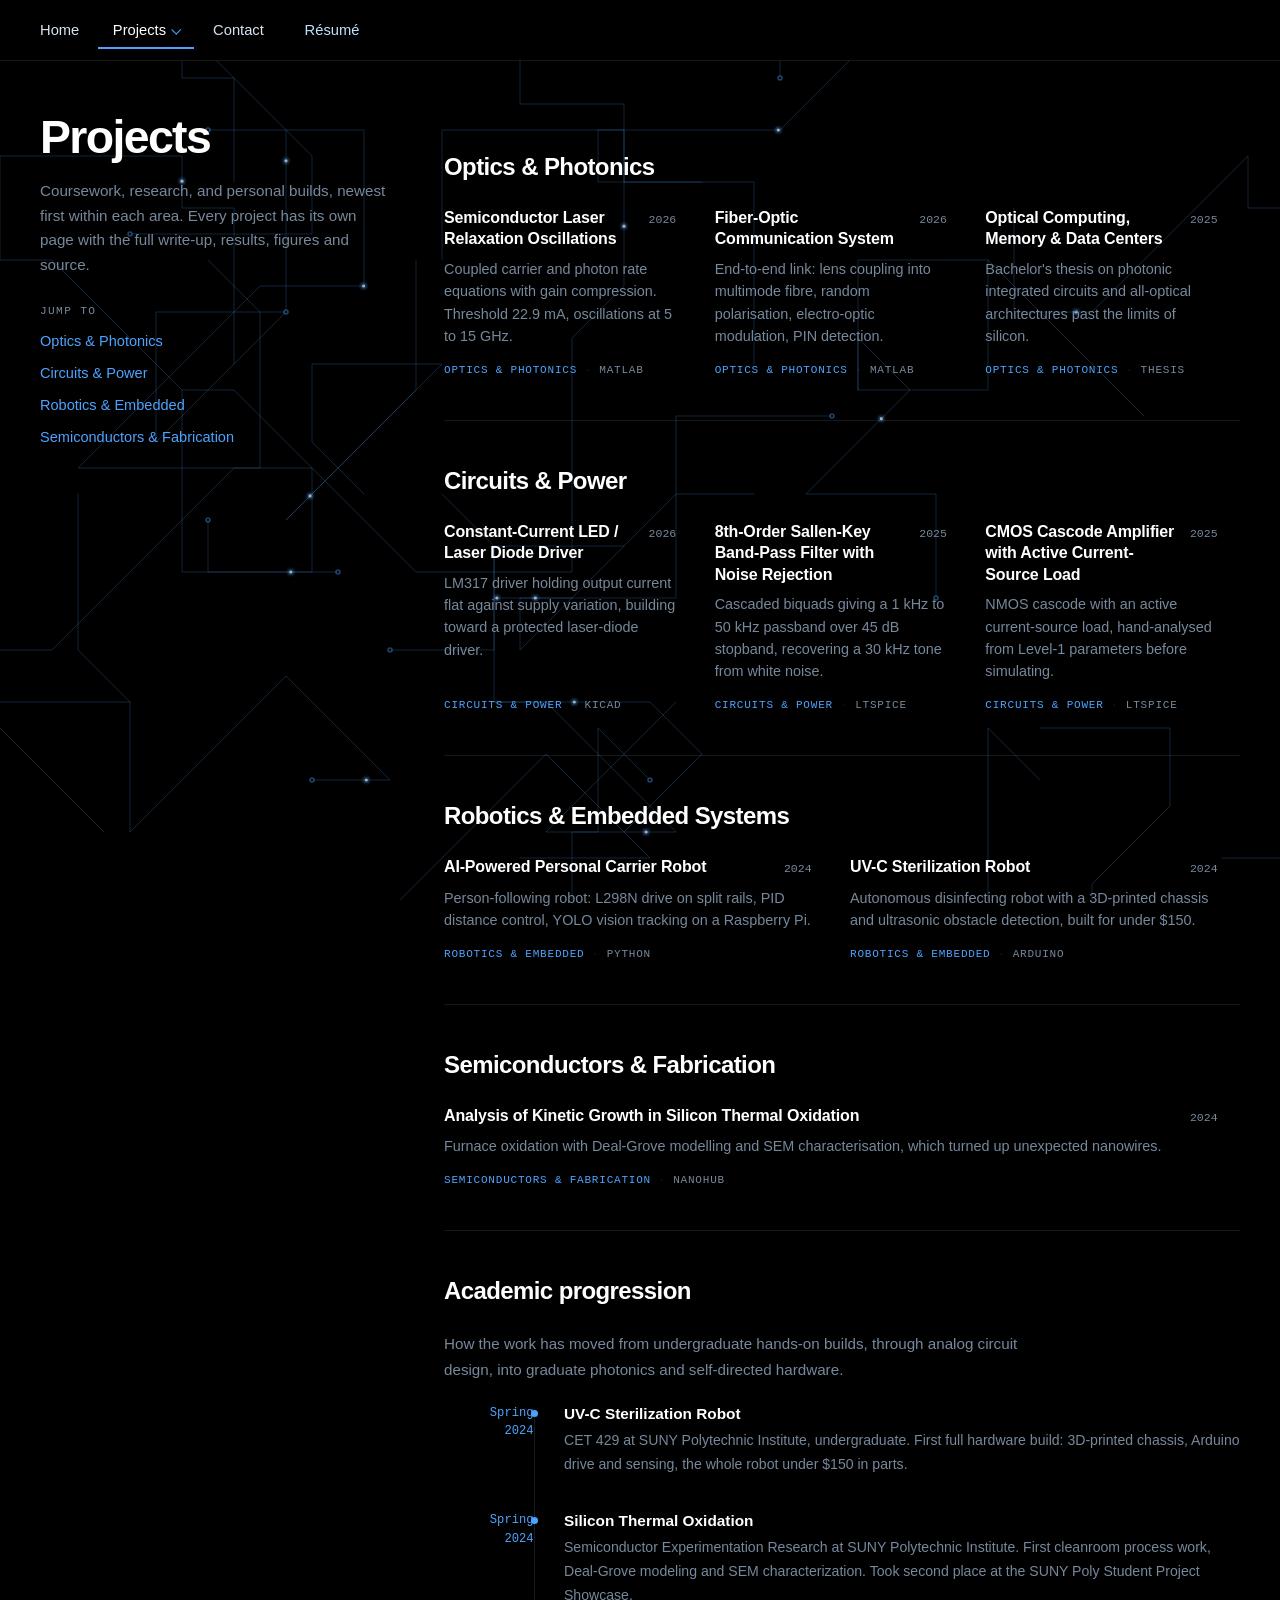
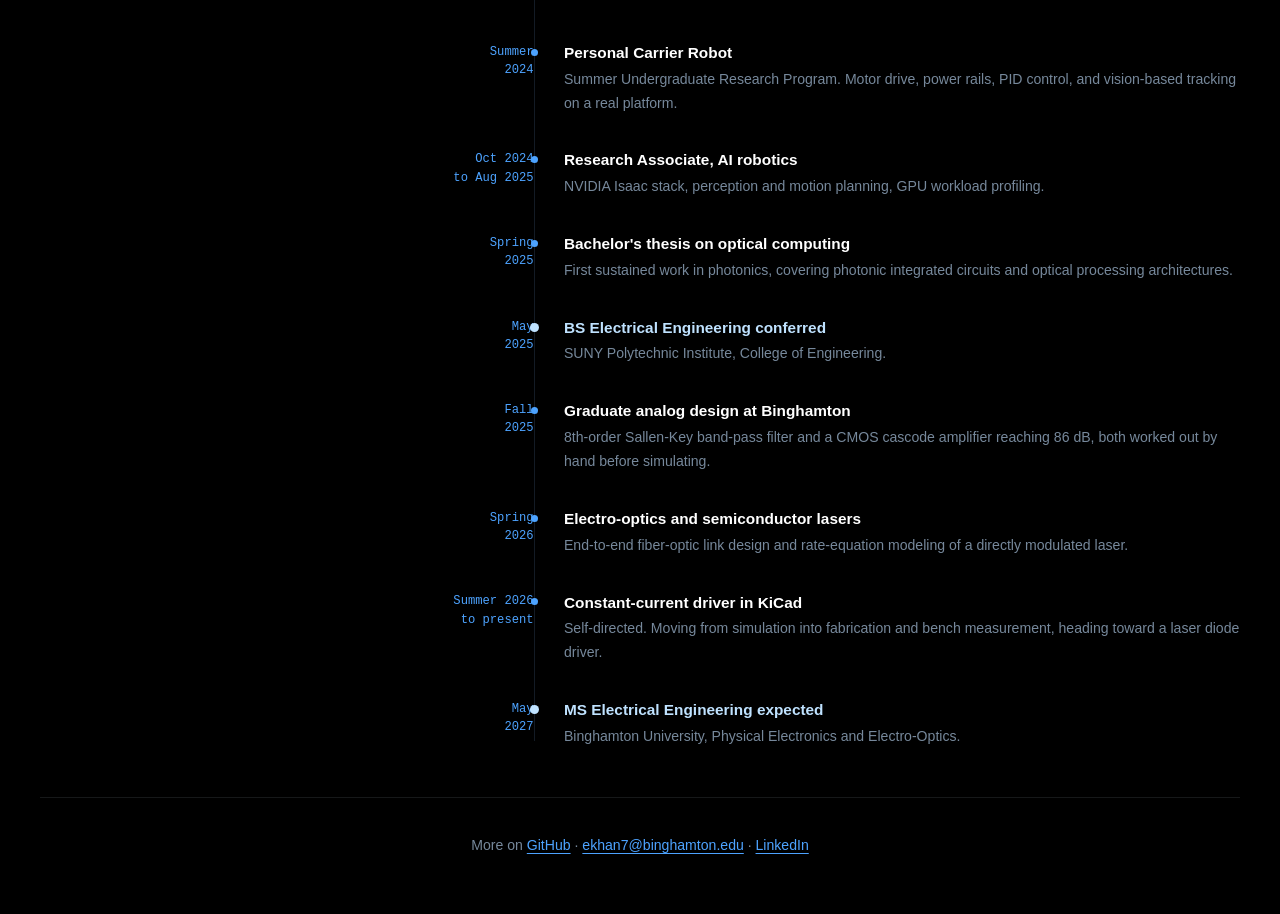
==== projects/index.html @ 51670772 "Split projects into one page each The 16,500px accordion is gone. /projects is now purely the index," ====
<!doctype html>
<html lang="en">
<head>
<meta charset="utf-8">
<meta name="viewport" content="width=device-width, initial-scale=1">
<title>Projects | Ethan Khan</title>
<meta name="description" content="Engineering projects by Ethan Khan: optics and photonics, analog circuits and power, robotics and embedded systems, semiconductor fabrication.">
<link rel="canonical" href="https://ethanlsk.com/projects">

<meta property="og:type" content="website">
<meta property="og:site_name" content="Ethan Khan">
<meta property="og:title" content="Projects | Ethan Khan">
<meta property="og:description" content="Engineering projects by Ethan Khan: optics and photonics, analog circuits and power, robotics and embedded systems, semiconductor fabrication.">
<meta property="og:url" content="https://ethanlsk.com/projects">
<meta property="og:image" content="https://ethanlsk.com/assets/laser-three-panel.jpg">
<meta name="twitter:card" content="summary_large_image">

<link rel="icon" href="../favicon.ico" sizes="any">
<link rel="icon" type="image/png" sizes="32x32" href="../assets/icon-32.png">
<link rel="icon" type="image/png" sizes="192x192" href="../assets/icon-192.png">
<link rel="apple-touch-icon" sizes="180x180" href="../apple-touch-icon.png">
<link rel="stylesheet" href="../style.css">
<script>
  // Arm the scroll-reveal styles. If site.js never runs, disarm them after a
  // beat so figures can never be left permanently invisible.
  document.documentElement.className += " js";
  setTimeout(function () {
    if (!window.__revealArmed) {
      document.documentElement.className =
        document.documentElement.className.replace(/\bjs\b/, "");
    }
  }, 2500);
</script>
</head><body>
<canvas id="bg" aria-hidden="true"></canvas>

<header class="site-header">
  <div class="wrap wide">
    <nav class="tabs">
      <a href="/">Home</a>
      <details class="navdrop active">
        <summary>Projects</summary>
        <div class="navmenu">
          <a href="/projects">All projects</a>
          <div class="sep"></div>
          <a href="/projects#optics">Optics &amp; Photonics</a>
          <a href="/projects#circuits">Circuits &amp; Power</a>
          <a href="/projects#robotics">Robotics &amp; Embedded</a>
          <a href="/projects#semiconductors">Semiconductors &amp; Fabrication</a>
        </div>
      </details>
      <a href="/contact">Contact</a>
      <a class="btn btn-sm ice" href="../resume.pdf">R&eacute;sum&eacute;</a>
    </nav>
  </div>
</header>

<div class="wrap wide">

  <div class="split">

    <aside class="identity">
      <h1 class="railtitle">Projects</h1>
      <p class="rail-note">
        Coursework, research, and personal builds, newest first within each area.
        Every project has its own page with the full write-up, results, figures and source.
      </p>
      <ul class="rail-links">
        <li><span class="sep-label">Jump to</span></li>
        <li><a href="#optics">Optics &amp; Photonics</a></li>
        <li><a href="#circuits">Circuits &amp; Power</a></li>
        <li><a href="#robotics">Robotics &amp; Embedded</a></li>
        <li><a href="#semiconductors">Semiconductors &amp; Fabrication</a></li>
      </ul>
    </aside>

    <div class="maincol">

  <section id="optics" class="first">
    <h2>Optics &amp; Photonics</h2>
    <div class="proj-grid">
        <a class="proj" href="/projects/laser-relaxation">
          <div class="proj-top">
            <span class="proj-name">Semiconductor Laser Relaxation Oscillations</span>
            <span class="proj-when">2026</span>
          </div>
          <p class="proj-what">Coupled carrier and photon rate equations with gain compression. Threshold 22.9 mA, oscillations at 5 to 15 GHz.</p>
          <span class="proj-area">Optics &amp; Photonics <span class="tool">MATLAB</span></span>
        </a>
        <a class="proj" href="/projects/fiber-optic-link">
          <div class="proj-top">
            <span class="proj-name">Fiber-Optic Communication System</span>
            <span class="proj-when">2026</span>
          </div>
          <p class="proj-what">End-to-end link: lens coupling into multimode fibre, random polarisation, electro-optic modulation, PIN detection.</p>
          <span class="proj-area">Optics &amp; Photonics <span class="tool">MATLAB</span></span>
        </a>
        <a class="proj" href="/projects/optical-computing">
          <div class="proj-top">
            <span class="proj-name">Optical Computing, Memory &amp; Data Centers</span>
            <span class="proj-when">2025</span>
          </div>
          <p class="proj-what">Bachelor's thesis on photonic integrated circuits and all-optical architectures past the limits of silicon.</p>
          <span class="proj-area">Optics &amp; Photonics <span class="tool">Thesis</span></span>
        </a>
    </div>
  </section>
  <section id="circuits">
    <h2>Circuits &amp; Power</h2>
    <div class="proj-grid">
        <a class="proj" href="/projects/lm317-driver">
          <div class="proj-top">
            <span class="proj-name">Constant-Current LED / Laser Diode Driver</span>
            <span class="proj-when">2026</span>
          </div>
          <p class="proj-what">LM317 driver holding output current flat against supply variation, building toward a protected laser-diode driver.</p>
          <span class="proj-area">Circuits &amp; Power <span class="tool">KiCad</span></span>
        </a>
        <a class="proj" href="/projects/sallen-key-filter">
          <div class="proj-top">
            <span class="proj-name">8th-Order Sallen-Key Band-Pass Filter with Noise Rejection</span>
            <span class="proj-when">2025</span>
          </div>
          <p class="proj-what">Cascaded biquads giving a 1 kHz to 50 kHz passband over 45 dB stopband, recovering a 30 kHz tone from white noise.</p>
          <span class="proj-area">Circuits &amp; Power <span class="tool">LTspice</span></span>
        </a>
        <a class="proj" href="/projects/cascode-amplifier">
          <div class="proj-top">
            <span class="proj-name">CMOS Cascode Amplifier with Active Current-Source Load</span>
            <span class="proj-when">2025</span>
          </div>
          <p class="proj-what">NMOS cascode with an active current-source load, hand-analysed from Level-1 parameters before simulating.</p>
          <span class="proj-area">Circuits &amp; Power <span class="tool">LTspice</span></span>
        </a>
    </div>
  </section>
  <section id="robotics">
    <h2>Robotics &amp; Embedded Systems</h2>
    <div class="proj-grid">
        <a class="proj" href="/projects/carrier-robot">
          <div class="proj-top">
            <span class="proj-name">AI-Powered Personal Carrier Robot</span>
            <span class="proj-when">2024</span>
          </div>
          <p class="proj-what">Person-following robot: L298N drive on split rails, PID distance control, YOLO vision tracking on a Raspberry Pi.</p>
          <span class="proj-area">Robotics &amp; Embedded <span class="tool">Python</span></span>
        </a>
        <a class="proj" href="/projects/uvc-robot">
          <div class="proj-top">
            <span class="proj-name">UV-C Sterilization Robot</span>
            <span class="proj-when">2024</span>
          </div>
          <p class="proj-what">Autonomous disinfecting robot with a 3D-printed chassis and ultrasonic obstacle detection, built for under $150.</p>
          <span class="proj-area">Robotics &amp; Embedded <span class="tool">Arduino</span></span>
        </a>
    </div>
  </section>
  <section id="semiconductors">
    <h2>Semiconductors &amp; Fabrication</h2>
    <div class="proj-grid">
        <a class="proj" href="/projects/thermal-oxidation">
          <div class="proj-top">
            <span class="proj-name">Analysis of Kinetic Growth in Silicon Thermal Oxidation</span>
            <span class="proj-when">2024</span>
          </div>
          <p class="proj-what">Furnace oxidation with Deal-Grove modelling and SEM characterisation, which turned up unexpected nanowires.</p>
          <span class="proj-area">Semiconductors &amp; Fabrication <span class="tool">nanoHUB</span></span>
        </a>
    </div>
  </section>

  <section>
    <h2>Academic progression</h2>
    <p style="max-width:38rem;color:var(--dim);font-size:.95rem">
      How the work has moved from undergraduate hands-on builds, through analog circuit design,
      into graduate photonics and self-directed hardware.
    </p>
    <ul class="timeline">
      <li class="tl-item">
        <div class="tl-when">Spring<br>2024</div>
        <div class="tl-body">
          <div class="tl-title">UV-C Sterilization Robot</div>
          <p class="tl-note">
            CET 429 at SUNY Polytechnic Institute, undergraduate. First full hardware build:
            3D-printed chassis, Arduino drive and sensing, the whole robot under $150 in parts.
          </p>
        </div>
      </li>
      <li class="tl-item">
        <div class="tl-when">Spring<br>2024</div>
        <div class="tl-body">
          <div class="tl-title">Silicon Thermal Oxidation</div>
          <p class="tl-note">
            Semiconductor Experimentation Research at SUNY Polytechnic Institute. First cleanroom
            process work, Deal-Grove modeling and SEM characterization. Took second place at the
            SUNY Poly Student Project Showcase.
          </p>
        </div>
      </li>
      <li class="tl-item">
        <div class="tl-when">Summer<br>2024</div>
        <div class="tl-body">
          <div class="tl-title">Personal Carrier Robot</div>
          <p class="tl-note">
            Summer Undergraduate Research Program. Motor drive, power rails, PID control,
            and vision-based tracking on a real platform.
          </p>
        </div>
      </li>
      <li class="tl-item">
        <div class="tl-when">Oct 2024<br>to Aug 2025</div>
        <div class="tl-body">
          <div class="tl-title">Research Associate, AI robotics</div>
          <p class="tl-note">
            NVIDIA Isaac stack, perception and motion planning, GPU workload profiling.
          </p>
        </div>
      </li>
      <li class="tl-item">
        <div class="tl-when">Spring<br>2025</div>
        <div class="tl-body">
          <div class="tl-title">Bachelor's thesis on optical computing</div>
          <p class="tl-note">
            First sustained work in photonics, covering photonic integrated circuits and
            optical processing architectures.
          </p>
        </div>
      </li>
      <li class="tl-item milestone">
        <div class="tl-when">May<br>2025</div>
        <div class="tl-body">
          <div class="tl-title">BS Electrical Engineering conferred</div>
          <p class="tl-note">SUNY Polytechnic Institute, College of Engineering.</p>
        </div>
      </li>
      <li class="tl-item">
        <div class="tl-when">Fall<br>2025</div>
        <div class="tl-body">
          <div class="tl-title">Graduate analog design at Binghamton</div>
          <p class="tl-note">
            8th-order Sallen-Key band-pass filter and a CMOS cascode amplifier reaching 86 dB,
            both worked out by hand before simulating.
          </p>
        </div>
      </li>
      <li class="tl-item">
        <div class="tl-when">Spring<br>2026</div>
        <div class="tl-body">
          <div class="tl-title">Electro-optics and semiconductor lasers</div>
          <p class="tl-note">
            End-to-end fiber-optic link design and rate-equation modeling of a directly
            modulated laser.
          </p>
        </div>
      </li>
      <li class="tl-item">
        <div class="tl-when">Summer 2026<br>to present</div>
        <div class="tl-body">
          <div class="tl-title">Constant-current driver in KiCad</div>
          <p class="tl-note">
            Self-directed. Moving from simulation into fabrication and bench measurement,
            heading toward a laser diode driver.
          </p>
        </div>
      </li>
      <li class="tl-item milestone">
        <div class="tl-when">May<br>2027</div>
        <div class="tl-body">
          <div class="tl-title">MS Electrical Engineering expected</div>
          <p class="tl-note">Binghamton University, Physical Electronics and Electro-Optics.</p>
        </div>
      </li>
    </ul>
  </section>

    </div>
  </div>

  <footer>
    <p>
      More on <a href="https://github.com/ethanlsk">GitHub</a> ·
      <a href="mailto:ekhan7@binghamton.edu">ekhan7@binghamton.edu</a> ·
      <a href="https://www.linkedin.com/in/e1k/">LinkedIn</a>
    </p>
  </footer>

</div>
<script src="../background.js"></script>
<script src="../site.js"></script>
</body>
</html>
---- style.css ----
/* ==========================================================================
   ethanlsk.com
   Palette: Material Theme (Darker)
   ========================================================================== */

:root {
  /* Black base with blue/white highlights, matching the PCB -> fibre -> LiDAR
     background scene drawn by background.js */
  --base:   #000000;  /* page background          */
  --panel:  #0A0F16;  /* cards and panels         */
  --raised: #131B25;  /* hover states, insets     */
  --ice:    #BFE2FF;  /* pale highlight accent    */
  --blue:   #4DA3FF;  /* primary accent           */
  --pale:   #D6E4F2;  /* body text                */

  --bright:   #FFFFFF;
  --dim:      #76889B;
  --well:     #05080D;
  --line:     rgba(77, 163, 255, 0.24);
  --line-dim: rgba(214, 228, 242, 0.10);

  --sans: -apple-system, BlinkMacSystemFont, "Segoe UI", Inter, Roboto, Helvetica, Arial, sans-serif;
  --mono: ui-monospace, SFMono-Regular, "SF Mono", Menlo, Consolas, monospace;
}

* { box-sizing: border-box; }

/* particle field, painted behind all content by particles.js */
#bg {
  position: fixed;
  inset: 0;
  width: 100%;
  height: 100%;
  z-index: -1;
  display: block;
  pointer-events: none;
}

body {
  margin: 0;
  background: var(--base);
  color: var(--pale);
  font-family: var(--sans);
  font-size: 16.5px;
  line-height: 1.7;
  -webkit-font-smoothing: antialiased;
}

.wrap { max-width: 50rem; margin: 0 auto; padding: 0 1.5rem; }
.wrap.wide { max-width: 79rem; padding: 0 2rem; }

a { color: var(--blue); text-underline-offset: 3px; }
a:hover { color: #A9D6FF; }

img { max-width: 100%; height: auto; display: block; }

/* ---------------- header ---------------- */

.site-header {
  border-bottom: 1px solid var(--line-dim);
  background: rgba(0, 0, 0, 0.72);
  position: sticky;
  top: 0;
  z-index: 20;
  -webkit-backdrop-filter: blur(10px);
  backdrop-filter: blur(10px);
}
.site-header .wrap {
  display: flex;
  align-items: center;
  justify-content: flex-start;
  gap: .4rem 1rem;
  flex-wrap: wrap;
  padding-top: .7rem;
  padding-bottom: .7rem;
}

.tabs {
  display: flex;
  gap: .3rem;
  align-items: center;
  flex-wrap: wrap;
  justify-content: flex-start;
  /* pull the row left by the first tab's padding so the nav text,
     not its hover box, lines up with the content edge below */
  margin-left: -.9rem;
}
.tabs .btn-sm { margin-left: .45rem; }

/* nav dropdown */
.navdrop { position: relative; }
.navdrop > summary {
  list-style: none;
  cursor: pointer;
  display: inline-flex;
  align-items: center;
  gap: .4rem;
  font-size: .92rem;
  color: var(--pale);
  padding: .4rem .9rem;
  transition: color .15s;
  user-select: none;
}
.navdrop > summary::-webkit-details-marker { display: none; }
.navdrop > summary::marker { content: ""; }
.navdrop > summary:hover { color: var(--bright); }
.navdrop.active > summary { color: var(--bright); box-shadow: inset 0 -2px 0 var(--blue); }
.navdrop > summary::after {
  content: "";
  width: .38rem; height: .38rem;
  border-right: 1.5px solid var(--blue);
  border-bottom: 1.5px solid var(--blue);
  transform: rotate(45deg) translateY(-1px);
  transition: transform .2s;
}
.navdrop[open] > summary::after { transform: rotate(-135deg) translateY(-1px); }

.navmenu {
  position: absolute;
  top: calc(100% + .3rem);
  left: 0;
  min-width: 15rem;
  /* No panel. It still needs to be opaque, or page text shows through the
     menu, so it takes the page colour rather than a card colour. */
  background: var(--base);
  padding: .5rem 0;
  z-index: 40;
}
.navmenu a {
  display: block;
  font-size: .9rem;
  color: var(--pale);
  text-decoration: none;
  padding: .42rem .9rem;
  white-space: nowrap;
  border: none;
}
.navmenu a:hover { color: var(--blue); }
.navmenu .sep {
  height: 1px;
  background: var(--line-dim);
  margin: .4rem .9rem;
}

@media (max-width: 46rem) {
  .navmenu { min-width: 13rem; }
  .site-header .wrap { padding-left: 1.25rem; padding-right: 1.25rem; }
  .tabs { width: 100%; }
}
.tabs a {
  font-size: .92rem;
  color: var(--pale);
  text-decoration: none;
  padding: .4rem .9rem;
  transition: color .15s;
}
.tabs a:hover { color: var(--bright); }
.tabs a.active { color: var(--bright); box-shadow: inset 0 -2px 0 var(--blue); }

/* ---------------- split layout (home) ---------------- */

.split {
  display: grid;
  grid-template-columns: 22rem minmax(0, 1fr);
  gap: 0 3.25rem;
  padding-top: 3.25rem;
  align-items: start;
}

.identity { position: sticky; top: 4.9rem; padding-bottom: 2rem; min-width: 0; }
.id-head {
  display: flex;
  align-items: center;
  gap: 1.15rem;
  margin: 0 0 .8rem;
}
.headshot {
  flex: 0 0 auto;
  width: 176px;
  height: 176px;
  border-radius: 14px;        /* square, as the source photo is */
  object-fit: cover;
  border: 1px solid var(--line);
}
.id-name { min-width: 0; }
.id-role {
  font-family: var(--mono);
  font-size: .82rem;
  letter-spacing: .04em;
  line-height: 1.45;
  color: var(--blue);
  margin: 0 0 1.15rem;
}
.identity h1 span { display: block; }
.identity h1 {
  font-size: clamp(2.15rem, 4.2vw, 2.6rem);
  line-height: 1.04;
  letter-spacing: -0.03em;
  margin: 0;
  color: var(--bright);
}
.title-line {
  font-family: var(--mono);
  font-size: .8rem;
  letter-spacing: .13em;
  text-transform: uppercase;
  color: var(--blue);
  margin: 0;
}

.contact { list-style: none; padding: 0; margin: 1.6rem 0 0; font-size: 1.01rem; }
.contact li { margin-bottom: .55rem; }
.contact a { text-decoration: none; word-break: break-word; }
.contact a:hover { text-decoration: underline; }

.vitals {
  list-style: none;
  padding: 0;
  margin: 1.4rem 0 0;
  font-family: var(--mono);
  font-size: .86rem;
  color: var(--dim);
  line-height: 1.95;
}

.maincol { min-width: 0; }
.maincol > .lede { margin-bottom: 0; }
.maincol section.first { border-top: none; padding-top: 2.1rem; }
.coursework { font-size: .92rem; color: var(--dim); margin: 0; }

@media (max-width: 58rem) {
  /* One column, and the rail stops being a sidebar. `display: contents` drops
     the <aside> box so its children become flex items of .split directly,
     which lets the contact block be ordered AFTER the content instead of
     sitting between the visitor and the work. */
  /* Grid, not flex: in a column flex container the line's cross-size grows to
     the widest item, so .maincol's min-content (wide results tables) would drag
     the whole column past the viewport. A minmax(0, 1fr) grid track caps it,
     and grid items honour `order` just the same. */
  .split {
    display: grid;
    grid-template-columns: minmax(0, 1fr);
    gap: 1.15rem;
    padding-top: 1.75rem;
  }
  .identity { display: contents; }
  .identity > * { order: 1; }   /* whole rail above the content ... */
  .maincol      { order: 2; min-width: 0; }
  .id-meta      { order: 3; }   /* ... except the contact block, which goes last */

  /* rail children are flex items now, so the flex gap owns their spacing */
  .id-role { margin: 0; }     /* the grid gap spaces these on mobile */
  .rail-note { margin: 0; }
  h1.railtitle { margin: 0; font-size: clamp(1.9rem, 8vw, 2.3rem); }

  /* the same four links already sit in the Projects nav dropdown */
  .rail-links { display: none; }

  .identity > .btn { width: auto; }

  /* .id-meta already lists email, LinkedIn, GitHub and the resume right above
     it, so the footer would repeat itself on a phone. */
  .has-meta > footer { display: none; }

  .id-head { gap: 1rem; margin: 0; }
  .headshot { width: 124px; height: 124px; border-radius: 12px; }
  .identity h1 { font-size: 1.95rem; }
  .identity h1 span { display: inline; }

  .maincol section.first { padding-top: 0; }
  .maincol > .lede { margin-bottom: 1.4rem; }
  section { padding: 1.85rem 0; }
  .lede { font-size: 1.06rem; margin-bottom: 0; }

  /* the contact block reads as a footer card once it is at the bottom */
  .id-meta {
    border-top: 1px solid var(--line-dim);
    padding-top: 1.5rem;
    margin-top: .5rem;
  }
  /* thumb-sized tap targets */
  .contact li { margin-bottom: 0; }
  .contact a { display: block; padding: .62rem 0; }
  .id-meta .btn { width: auto; }
}

/* ---------------- hero (projects page) ---------------- */

.hero { padding: 4rem 0 2.5rem; }



.hero h1 {
  font-size: clamp(2.4rem, 7.5vw, 3.6rem);
  line-height: 1.04;
  letter-spacing: -0.035em;
  margin: 0 0 1.1rem;
  color: var(--bright);
}
.lede {
  font-size: 1.2rem;
  line-height: 1.6;
  max-width: 36rem;
  margin: 0 0 2rem;
}
.lede strong { color: var(--bright); font-weight: 600; }


/* ---------------- buttons ---------------- */

.linkrow { display: flex; flex-wrap: wrap; gap: .55rem; }
/* A link with a trailing arrow rather than a filled control, so nothing on the
   page carries a box. The arrow and the hover underline carry the affordance. */
.btn {
  display: inline-flex;
  align-items: center;
  gap: .45rem;
  font-size: .95rem;
  font-weight: 500;
  text-decoration: none;
  color: var(--blue);
  background: none;
  border: 0;
  padding: 0;
  transition: color .15s;
}
.btn::after { content: "\2192"; transition: transform .15s; }
.btn:hover {
  color: var(--bright);
  text-decoration: underline;
  text-underline-offset: 4px;
}
.btn:hover::after { transform: translateX(3px); }
.btn.primary { color: var(--bright); font-weight: 600; }
.btn.primary:hover { color: var(--blue); }
.btn.ice { color: var(--ice); }
.btn.btn-sm { font-size: .92rem; }
/* without their boxes, adjacent links need real space between them */
.btn + .btn { margin-left: 1.75rem; }
.linkrow { gap: .6rem 1.75rem; }
/* the resume link sits in the nav row, where an arrow would just be noise */
.tabs .btn { margin-left: .45rem; color: var(--ice); }
.tabs .btn::after { content: none; }

/* ---------------- sections ---------------- */

section { padding: 2.5rem 0; }
section + section { border-top: 1px solid var(--line-dim); }

h2 {
  font-size: 1.5rem;
  letter-spacing: -0.025em;
  color: var(--bright);
  margin: 0 0 1.2rem;
}
h2.kicker {
  font-family: var(--mono);
  font-size: .76rem;
  font-weight: 600;
  letter-spacing: .17em;
  text-transform: uppercase;
  color: var(--blue);
  margin-bottom: 1.4rem;
}
h3 { font-size: 1.08rem; margin: 0; color: var(--bright); letter-spacing: -0.012em; }
h4 {
  font-size: .8rem;
  font-family: var(--mono);
  text-transform: uppercase;
  letter-spacing: .1em;
  color: var(--blue);
  margin: 1.7rem 0 .55rem;
}

p { margin: 0 0 1.15rem; }
p:last-child { margin-bottom: 0; }
.prose p { max-width: 40rem; }

ul { margin: .6rem 0 0; padding-left: 1.15rem; }
li { margin-bottom: .5rem; }
li::marker { color: var(--blue); }

/* ---------------- roles (home) ---------------- */

.role {
  border-left: 2px solid var(--raised);
  padding: 0 0 0 1.4rem;
  margin-bottom: 2.2rem;
  position: relative;
}
.role:last-child { margin-bottom: 0; }
.role::before {
  content: "";
  position: absolute;
  left: -5px; top: .62rem;
  width: 8px; height: 8px;
  background: var(--blue);
  border-radius: 50%;
}
.role-head {
  display: flex;
  justify-content: space-between;
  align-items: baseline;
  gap: 1rem;
  flex-wrap: wrap;
}
.meta {
  font-family: var(--mono);
  font-size: .78rem;
  color: var(--dim);
  white-space: nowrap;
}
.where { font-size: .89rem; color: var(--dim); margin: .1rem 0 .55rem; }

/* ---------------- cards (projects) ---------------- */

.card { padding: 0; margin-bottom: 2.75rem; }
.card:last-child { margin-bottom: 0; }
/* a hairline between entries instead of a box around each */
.card + .card { border-top: 1px solid var(--line-dim); padding-top: 2.75rem; }
.card-head {
  display: flex;
  justify-content: space-between;
  align-items: baseline;
  gap: 1rem;
  flex-wrap: wrap;
  margin-bottom: .35rem;
}
.course { font-size: .87rem; color: var(--dim); margin: 0 0 1rem; }

/* ---------------- skills ---------------- */

.skill-line {
  display: grid;
  grid-template-columns: 11rem 1fr;
  gap: .4rem 1.5rem;
  padding: .85rem 0;
  border-bottom: 1px solid var(--line-dim);
}
.skill-line:last-child { border-bottom: none; }
.skill-line dt {
  font-family: var(--mono);
  font-size: .76rem;
  text-transform: uppercase;
  letter-spacing: .09em;
  color: var(--blue);
  padding-top: .18rem;
}
.skill-line dd { margin: 0; color: var(--pale); }

@media (max-width: 36rem) {
  .skill-line { grid-template-columns: 1fr; gap: .2rem; }
}

/* ---------------- tags ---------------- */

.tags { display: flex; flex-wrap: wrap; gap: .1rem .55rem; margin: 1rem 0 0; }
.tag {
  font-family: var(--mono);
  font-size: .72rem;
  color: var(--dim);
  padding: 0;
}
.tag + .tag::before { content: "\00b7"; color: var(--line-dim); margin: 0 .55rem 0 0; }
.tag.ice { color: var(--ice); }

/* ---------------- tables ---------------- */

.results { width: 100%; border-collapse: collapse; font-size: .9rem; margin: .5rem 0 0; }
.results th, .results td {
  text-align: left;
  padding: .45rem .7rem .45rem 0;
  border-bottom: 1px solid var(--line-dim);
}
.results th {
  font-family: var(--mono);
  font-size: .73rem;
  text-transform: uppercase;
  letter-spacing: .08em;
  color: var(--dim);
  font-weight: 500;
}
.results td.val { font-family: var(--mono); color: var(--bright); white-space: nowrap; }
.tablescroll { overflow-x: auto; }

/* ---------------- figures ---------------- */

figure { margin: 1.25rem 0 0; }
.plate { background: #fff; }
figcaption { font-size: .84rem; color: var(--dim); margin-top: .55rem; line-height: 1.55; }

.photo-grid {
  display: grid;
  grid-template-columns: repeat(auto-fit, minmax(13rem, 1fr));
  gap: 1rem;
  margin: 1.25rem 0 0;
}
.photo-grid figure { margin: 0; }
.photo { overflow: hidden; }
.photo img { width: 100%; }

/* ---------------- code ---------------- */

code {
  font-family: var(--mono);
  font-size: .88em;
  color: var(--blue);
}
pre {
  /* no panel; a rule down the left edge marks it as a block instead */
  border-left: 1px solid var(--line-dim);
  padding: .2rem 0 .2rem 1rem;
  overflow-x: auto;
  margin: .75rem 0 0;
}
pre code { background: none; padding: 0; color: var(--pale); font-size: .82rem; line-height: 1.6; }

/* ---------------- disclosure groups ---------------- */

details.group {
  border-top: 1px solid var(--line-dim);
  margin-bottom: 0;
}
details.group:last-of-type { border-bottom: 1px solid var(--line-dim); }
details.group > summary {
  cursor: pointer;
  list-style: none;
  padding: 1.15rem 0;
  display: flex;
  align-items: center;
  gap: .85rem;
  font-weight: 600;
  color: var(--bright);
  transition: background .15s;
  user-select: none;
}
details.group > summary::-webkit-details-marker { display: none; }
details.group > summary::marker { content: ""; }
details.group > summary:hover { color: var(--blue); }

.chev {
  flex: 0 0 auto;
  width: .58rem; height: .58rem;
  border-right: 2px solid var(--blue);
  border-bottom: 2px solid var(--blue);
  transform: rotate(-45deg);
  transition: transform .2s;
}
details.group[open] > summary .chev { transform: rotate(45deg); }
.summary-text { flex: 1 1 auto; }
.count { font-family: var(--mono); font-size: .76rem; color: var(--dim); font-weight: 400; }
.group-body { padding: .35rem 0 2.25rem; }

details.code-toggle { margin-top: 1rem; }
details.code-toggle > summary {
  cursor: pointer;
  font-family: var(--mono);
  font-size: .8rem;
  color: var(--blue);
  list-style: none;
  padding: .3rem 0;
}
details.code-toggle > summary::-webkit-details-marker { display: none; }
details.code-toggle > summary::marker { content: ""; }
details.code-toggle > summary:hover { color: #A9D6FF; }
details.code-toggle > summary::before { content: "\25B8  "; }
details.code-toggle[open] > summary::before { content: "\25BE  "; }

/* ---------------- home project showcase ---------------- */

.proj-grid {
  display: grid;
  grid-template-columns: repeat(auto-fit, minmax(13.5rem, 1fr));
  gap: 1rem;
  margin: 0;
}
.proj {
  display: flex;
  flex-direction: column;
  text-decoration: none;
  color: inherit;
  padding: 0 1.4rem 0 0;
  transition: transform .18s;
}
.proj:hover { transform: translateY(-2px); }
.proj:hover .proj-name { color: var(--blue); }
.proj-name { transition: color .15s; }
/* pin the discipline label to the bottom so a row of cards lines up */
.proj .proj-area { margin-top: auto; padding-top: .85rem; }
.proj-top {
  display: flex;
  justify-content: space-between;
  align-items: baseline;
  gap: .75rem;
}
.proj-name {
  font-size: 1rem;
  font-weight: 600;
  color: var(--bright);
  letter-spacing: -0.01em;
  line-height: 1.35;
}
.proj-when {
  font-family: var(--mono);
  font-size: .72rem;
  color: var(--dim);
  white-space: nowrap;
}
.proj-what { font-size: .9rem; color: var(--dim); margin: .5rem 0 0; line-height: 1.55; }
.proj-area {
  display: inline-block;
  font-family: var(--mono);
  font-size: .69rem;
  letter-spacing: .07em;
  text-transform: uppercase;
  color: var(--blue);
}

/* index tiles carry the tool alongside the discipline, since that is what a
   reader is usually scanning for */
.proj-area .tool { color: var(--dim); }
.proj-area .tool::before { content: "\00b7  "; color: var(--line-dim); }

/* anchored cards and groups must clear the sticky header when jumped to */
.card, details.group { scroll-margin-top: 5.5rem; }

/* ---------------- academic timeline ---------------- */

.timeline { margin: 0; padding: 0; list-style: none; position: relative; }
.timeline::before {
  content: "";
  position: absolute;
  left: 5.6rem;
  top: .5rem;
  bottom: .5rem;
  width: 1px;
  background: var(--raised);
}
.tl-item {
  display: grid;
  grid-template-columns: 5.6rem 1fr;
  gap: 0 1.6rem;
  padding-bottom: 1.5rem;
  position: relative;
}
.tl-item:last-child { padding-bottom: 0; }
.tl-when {
  font-family: var(--mono);
  font-size: .76rem;
  color: var(--blue);
  text-align: right;
  padding-top: .18rem;
  line-height: 1.5;
}
.tl-body { padding-left: .3rem; }
.tl-item::before {
  content: "";
  position: absolute;
  left: 5.6rem;
  top: .55rem;
  width: 7px; height: 7px;
  margin-left: -3px;
  border-radius: 50%;
  background: var(--blue);
}
.tl-item.milestone::before { background: var(--ice); width: 9px; height: 9px; margin-left: -4px; top: .5rem; }
.tl-title { color: var(--bright); font-weight: 600; font-size: .96rem; }
.tl-note { font-size: .88rem; color: var(--dim); margin: .1rem 0 0; }
.tl-item.milestone .tl-title { color: var(--ice); }

@media (max-width: 34rem) {
  .timeline::before { left: .25rem; }
  .tl-item { grid-template-columns: 1fr; gap: .15rem; padding-left: 1.5rem; }
  .tl-item::before { left: .25rem; top: .6rem; }
  .tl-when { text-align: left; padding-top: 0; }
  .tl-body { padding-left: 0; }
}

/* ---------------- misc ---------------- */

.note {
  border-left: 3px solid var(--ice);
  padding: .1rem 0 .1rem 1rem;
  color: var(--dim);
  font-size: .92rem;
  margin: 1.25rem 0 0;
}


footer {
  border-top: 1px solid var(--line-dim);
  padding: 2.25rem 0 3.5rem;
  font-size: .88rem;
  color: var(--dim);
  text-align: center;
}

@media (max-width: 34rem) {
  .hero { padding-top: 2.75rem; }
  .card { padding: 1.15rem; }
  .group-body { padding: 0 1rem 1.1rem; }
  details.group > summary { padding: .95rem 1rem; }
}

/* ---------------- page rail (projects, contact) ----------------
   Same split as the home page: title and intro sit in the left
   column, the content scrolls past on the right. */

h1.railtitle {
  font-size: clamp(2.2rem, 4.6vw, 2.9rem);
  line-height: 1.04;
  letter-spacing: -0.035em;
  margin: 0 0 1.1rem;
  color: var(--bright);
}
.rail-note {
  font-size: .95rem;
  line-height: 1.62;
  color: var(--dim);
  margin: 0;
}
.rail-links { list-style: none; padding: 0; margin: 1.5rem 0 0; font-size: .91rem; }
.rail-links li { margin-bottom: .45rem; }
.rail-links a { text-decoration: none; }
.rail-links a:hover { text-decoration: underline; }
.rail-links .sep-label {
  font-family: var(--mono);
  font-size: .7rem;
  letter-spacing: .12em;
  text-transform: uppercase;
  color: var(--dim);
  display: block;
  margin: 0 0 .55rem;
}

/* ---------------- project pages ---------------- */

h1.projtitle {
  font-size: clamp(1.55rem, 3vw, 1.95rem);
  line-height: 1.14;
  letter-spacing: -0.02em;
  margin: 0 0 1rem;
  color: var(--bright);
}
.backlink { font-family: var(--mono); font-size: .78rem; margin: 0 0 1.2rem; }
.backlink a { text-decoration: none; }
.backlink a:hover { text-decoration: underline; text-underline-offset: 3px; }

.rail-meta { margin: 1.5rem 0 0; }
.rail-meta > div { padding: .65rem 0; border-bottom: 1px solid var(--line-dim); }
.rail-meta > div:last-child { border-bottom: none; }
.rail-meta dt {
  font-family: var(--mono);
  font-size: .68rem;
  letter-spacing: .1em;
  text-transform: uppercase;
  color: var(--dim);
}
.rail-meta dd { margin: .3rem 0 0; font-size: .92rem; color: var(--pale); line-height: 1.5; }

.projnav {
  display: flex;
  gap: 1.5rem;
  margin-top: 3.25rem;
  padding-top: 1.6rem;
  border-top: 1px solid var(--line-dim);
}
.projnav a { text-decoration: none; max-width: 46%; }
.projnav .nx { margin-left: auto; text-align: right; }
.projnav .lbl {
  display: block;
  font-family: var(--mono);
  font-size: .68rem;
  letter-spacing: .1em;
  text-transform: uppercase;
  color: var(--dim);
  margin-bottom: .3rem;
}
.projnav .ttl { color: var(--blue); font-size: .95rem; line-height: 1.4; }
.projnav a:hover .ttl { color: var(--bright); text-decoration: underline; text-underline-offset: 3px; }

/* index sections are anchor targets too */
section[id] { scroll-margin-top: 5.5rem; }

/* ---------------- scroll reveal ----------------
   Figures fade up as they enter the viewport. Only armed when JS is
   running, so the images are never stuck invisible without it. */

html.js .reveal {
  opacity: 0;
  transform: translateY(20px);
  transition: opacity .65s cubic-bezier(.22,.61,.36,1),
              transform .65s cubic-bezier(.22,.61,.36,1);
  will-change: opacity, transform;
}
html.js .reveal.in { opacity: 1; transform: none; }

/* stagger side-by-side figures so a pair does not pop in as one block */
html.js .photo-grid > .reveal:nth-child(2) { transition-delay: .12s; }
html.js .photo-grid > .reveal:nth-child(3) { transition-delay: .24s; }

@media (prefers-reduced-motion: reduce) {
  html.js .reveal { opacity: 1; transform: none; transition: none; }
}

/* ---------------- equations (KaTeX) ---------------- */

.katex { color: var(--pale); font-size: 1.04em; }
.katex-display {
  margin: 0;
  padding: .15rem 0;
  overflow-x: auto;
  overflow-y: hidden;
}
.eqbox {
  padding: .35rem 0;
  margin: 1rem 0 0;
  overflow-x: auto;
}
.eqbox .katex-display + .katex-display { margin-top: .55rem; }
.eqnote { font-size: .86rem; color: var(--dim); margin: .7rem 0 0; }
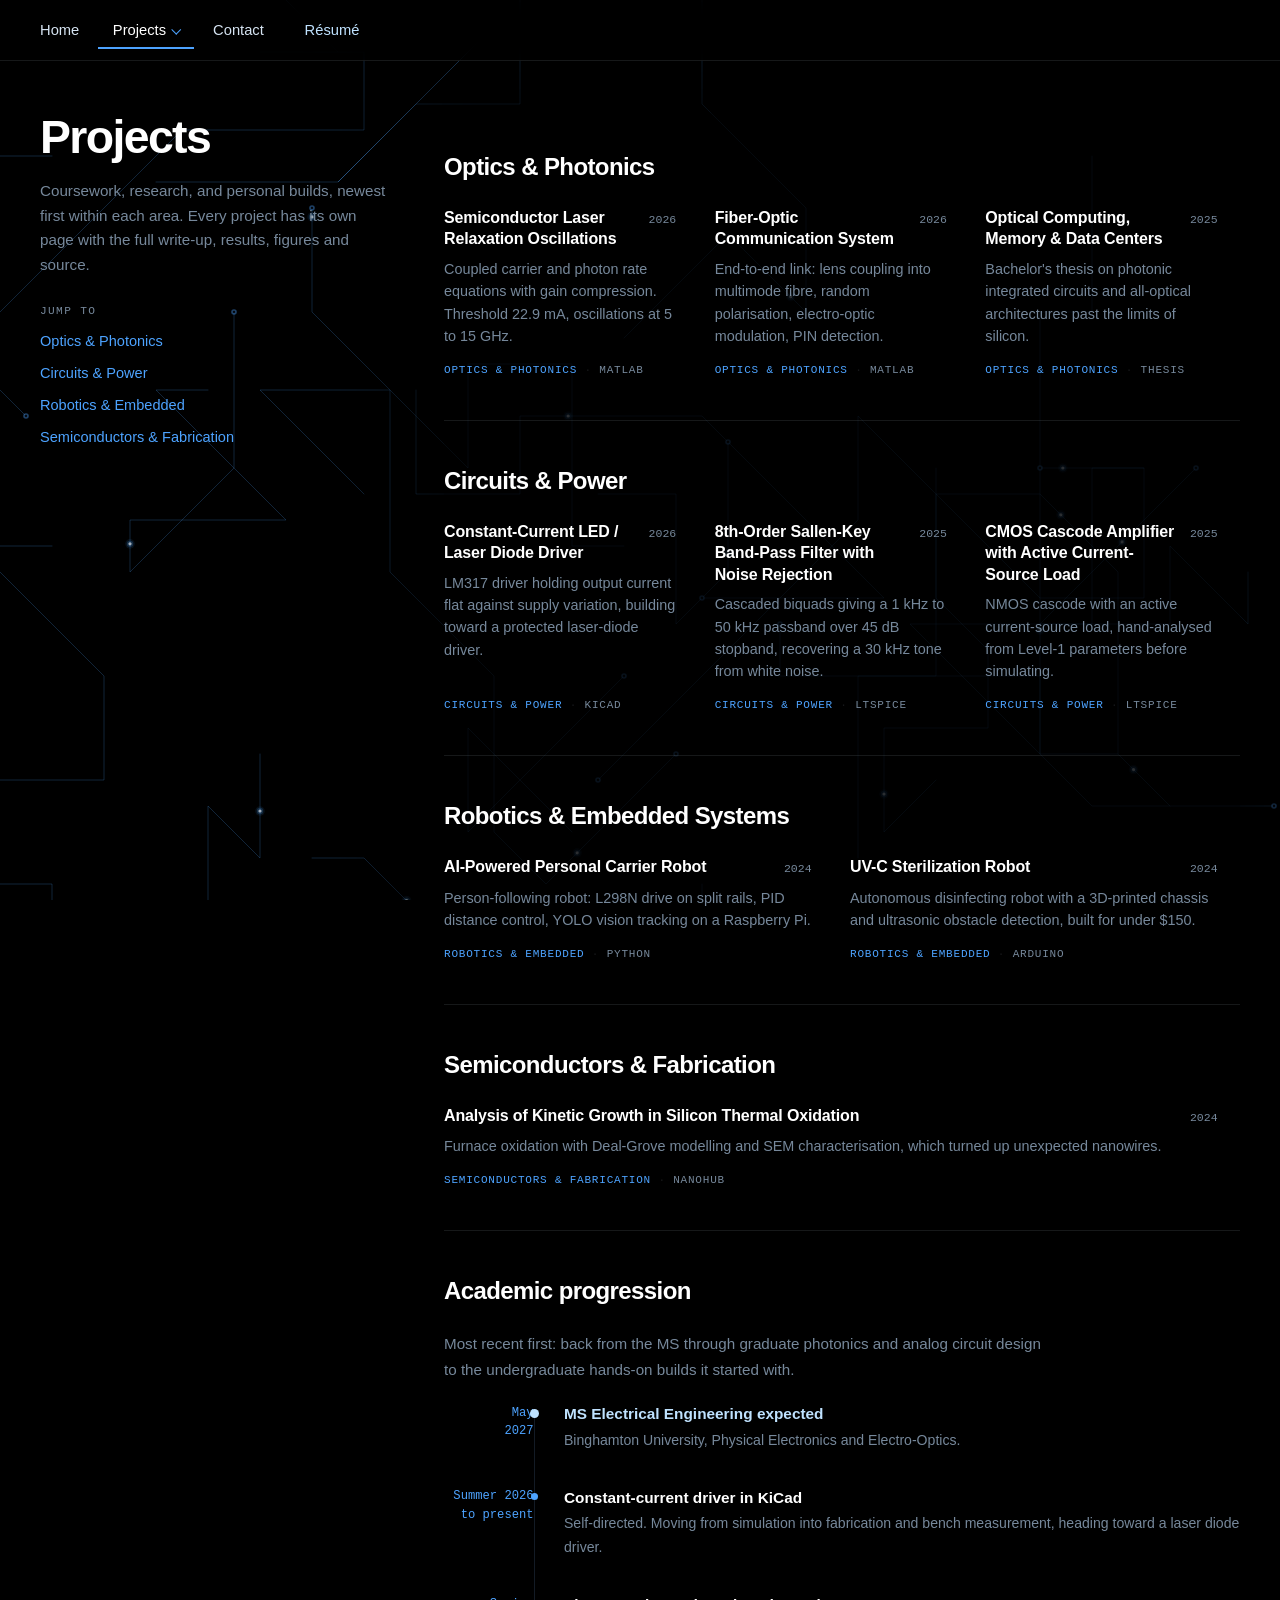
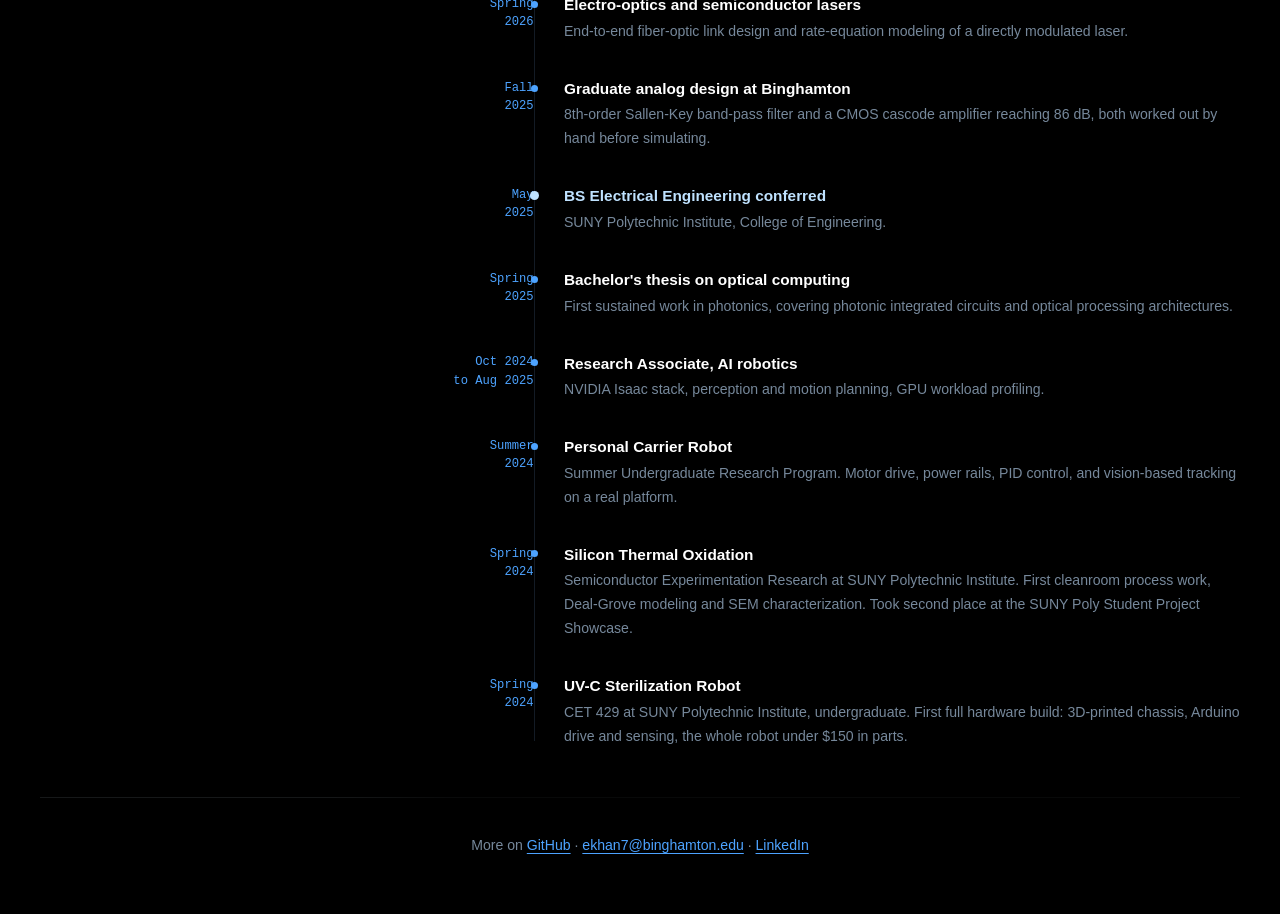
==== commit 9fd7762d: "Projects: dim the background behind content, flip the timeline The content column on project pages n" ====
--- a/projects/index.html
+++ b/projects/index.html
@@ -31,7 +31,7 @@
     }
   }, 2500);
 </script>
-</head><body>
+</head><body class="projects-page">
 <canvas id="bg" aria-hidden="true"></canvas>
 
 <header class="site-header">
@@ -172,17 +172,80 @@
   <section>
     <h2>Academic progression</h2>
     <p style="max-width:38rem;color:var(--dim);font-size:.95rem">
-      How the work has moved from undergraduate hands-on builds, through analog circuit design,
-      into graduate photonics and self-directed hardware.
+      Most recent first: back from the MS through graduate photonics and analog circuit
+      design to the undergraduate hands-on builds it started with.
     </p>
     <ul class="timeline">
-      <li class="tl-item">
-        <div class="tl-when">Spring<br>2024</div>
-        <div class="tl-body">
-          <div class="tl-title">UV-C Sterilization Robot</div>
-          <p class="tl-note">
-            CET 429 at SUNY Polytechnic Institute, undergraduate. First full hardware build:
-            3D-printed chassis, Arduino drive and sensing, the whole robot under $150 in parts.
+      <li class="tl-item milestone">
+        <div class="tl-when">May<br>2027</div>
+        <div class="tl-body">
+          <div class="tl-title">MS Electrical Engineering expected</div>
+          <p class="tl-note">Binghamton University, Physical Electronics and Electro-Optics.</p>
+        </div>
+      </li>
+      <li class="tl-item">
+        <div class="tl-when">Summer 2026<br>to present</div>
+        <div class="tl-body">
+          <div class="tl-title">Constant-current driver in KiCad</div>
+          <p class="tl-note">
+            Self-directed. Moving from simulation into fabrication and bench measurement,
+            heading toward a laser diode driver.
+          </p>
+        </div>
+      </li>
+      <li class="tl-item">
+        <div class="tl-when">Spring<br>2026</div>
+        <div class="tl-body">
+          <div class="tl-title">Electro-optics and semiconductor lasers</div>
+          <p class="tl-note">
+            End-to-end fiber-optic link design and rate-equation modeling of a directly
+            modulated laser.
+          </p>
+        </div>
+      </li>
+      <li class="tl-item">
+        <div class="tl-when">Fall<br>2025</div>
+        <div class="tl-body">
+          <div class="tl-title">Graduate analog design at Binghamton</div>
+          <p class="tl-note">
+            8th-order Sallen-Key band-pass filter and a CMOS cascode amplifier reaching 86 dB,
+            both worked out by hand before simulating.
+          </p>
+        </div>
+      </li>
+      <li class="tl-item milestone">
+        <div class="tl-when">May<br>2025</div>
+        <div class="tl-body">
+          <div class="tl-title">BS Electrical Engineering conferred</div>
+          <p class="tl-note">SUNY Polytechnic Institute, College of Engineering.</p>
+        </div>
+      </li>
+      <li class="tl-item">
+        <div class="tl-when">Spring<br>2025</div>
+        <div class="tl-body">
+          <div class="tl-title">Bachelor's thesis on optical computing</div>
+          <p class="tl-note">
+            First sustained work in photonics, covering photonic integrated circuits and
+            optical processing architectures.
+          </p>
+        </div>
+      </li>
+      <li class="tl-item">
+        <div class="tl-when">Oct 2024<br>to Aug 2025</div>
+        <div class="tl-body">
+          <div class="tl-title">Research Associate, AI robotics</div>
+          <p class="tl-note">
+            NVIDIA Isaac stack, perception and motion planning, GPU workload profiling.
+          </p>
+        </div>
+      </li>
+      <li class="tl-item">
+        <div class="tl-when">Summer<br>2024</div>
+        <div class="tl-body">
+          <div class="tl-title">Personal Carrier Robot</div>
+          <p class="tl-note">
+            Summer Undergraduate Research Program. Motor drive, power rails, PID control,
+            and vision-based tracking on a real platform.
           </p>
         </div>
       </li>
@@ -198,76 +261,13 @@
         </div>
       </li>
       <li class="tl-item">
-        <div class="tl-when">Summer<br>2024</div>
-        <div class="tl-body">
-          <div class="tl-title">Personal Carrier Robot</div>
-          <p class="tl-note">
-            Summer Undergraduate Research Program. Motor drive, power rails, PID control,
-            and vision-based tracking on a real platform.
-          </p>
-        </div>
-      </li>
-      <li class="tl-item">
-        <div class="tl-when">Oct 2024<br>to Aug 2025</div>
-        <div class="tl-body">
-          <div class="tl-title">Research Associate, AI robotics</div>
-          <p class="tl-note">
-            NVIDIA Isaac stack, perception and motion planning, GPU workload profiling.
-          </p>
-        </div>
-      </li>
-      <li class="tl-item">
-        <div class="tl-when">Spring<br>2025</div>
-        <div class="tl-body">
-          <div class="tl-title">Bachelor's thesis on optical computing</div>
-          <p class="tl-note">
-            First sustained work in photonics, covering photonic integrated circuits and
-            optical processing architectures.
-          </p>
-        </div>
-      </li>
-      <li class="tl-item milestone">
-        <div class="tl-when">May<br>2025</div>
-        <div class="tl-body">
-          <div class="tl-title">BS Electrical Engineering conferred</div>
-          <p class="tl-note">SUNY Polytechnic Institute, College of Engineering.</p>
-        </div>
-      </li>
-      <li class="tl-item">
-        <div class="tl-when">Fall<br>2025</div>
-        <div class="tl-body">
-          <div class="tl-title">Graduate analog design at Binghamton</div>
-          <p class="tl-note">
-            8th-order Sallen-Key band-pass filter and a CMOS cascode amplifier reaching 86 dB,
-            both worked out by hand before simulating.
-          </p>
-        </div>
-      </li>
-      <li class="tl-item">
-        <div class="tl-when">Spring<br>2026</div>
-        <div class="tl-body">
-          <div class="tl-title">Electro-optics and semiconductor lasers</div>
-          <p class="tl-note">
-            End-to-end fiber-optic link design and rate-equation modeling of a directly
-            modulated laser.
-          </p>
-        </div>
-      </li>
-      <li class="tl-item">
-        <div class="tl-when">Summer 2026<br>to present</div>
-        <div class="tl-body">
-          <div class="tl-title">Constant-current driver in KiCad</div>
-          <p class="tl-note">
-            Self-directed. Moving from simulation into fabrication and bench measurement,
-            heading toward a laser diode driver.
-          </p>
-        </div>
-      </li>
-      <li class="tl-item milestone">
-        <div class="tl-when">May<br>2027</div>
-        <div class="tl-body">
-          <div class="tl-title">MS Electrical Engineering expected</div>
-          <p class="tl-note">Binghamton University, Physical Electronics and Electro-Optics.</p>
+        <div class="tl-when">Spring<br>2024</div>
+        <div class="tl-body">
+          <div class="tl-title">UV-C Sterilization Robot</div>
+          <p class="tl-note">
+            CET 429 at SUNY Polytechnic Institute, undergraduate. First full hardware build:
+            3D-printed chassis, Arduino drive and sensing, the whole robot under $150 in parts.
+          </p>
         </div>
       </li>
     </ul>
--- a/style.css
+++ b/style.css
@@ -281,7 +281,6 @@
   /* thumb-sized tap targets */
   .contact li { margin-bottom: 0; }
   .contact a { display: block; padding: .62rem 0; }
-  .id-meta .btn { width: auto; }
 }
 
 /* ---------------- hero (projects page) ---------------- */
@@ -782,6 +781,14 @@
 /* index sections are anchor targets too */
 section[id] { scroll-margin-top: 5.5rem; }
 
+/* Project pages lay a lot of small text over the background scene, so the
+   content column sits on a dark wash. The box-shadow spreads the same colour
+   outward, which feathers the edge instead of drawing a panel. */
+.projects-page .maincol {
+  background: rgba(0, 0, 0, .74);
+  box-shadow: 0 0 5rem 2.75rem rgba(0, 0, 0, .74);
+}
+
 /* ---------------- scroll reveal ----------------
    Figures fade up as they enter the viewport. Only armed when JS is
    running, so the images are never stuck invisible without it. */
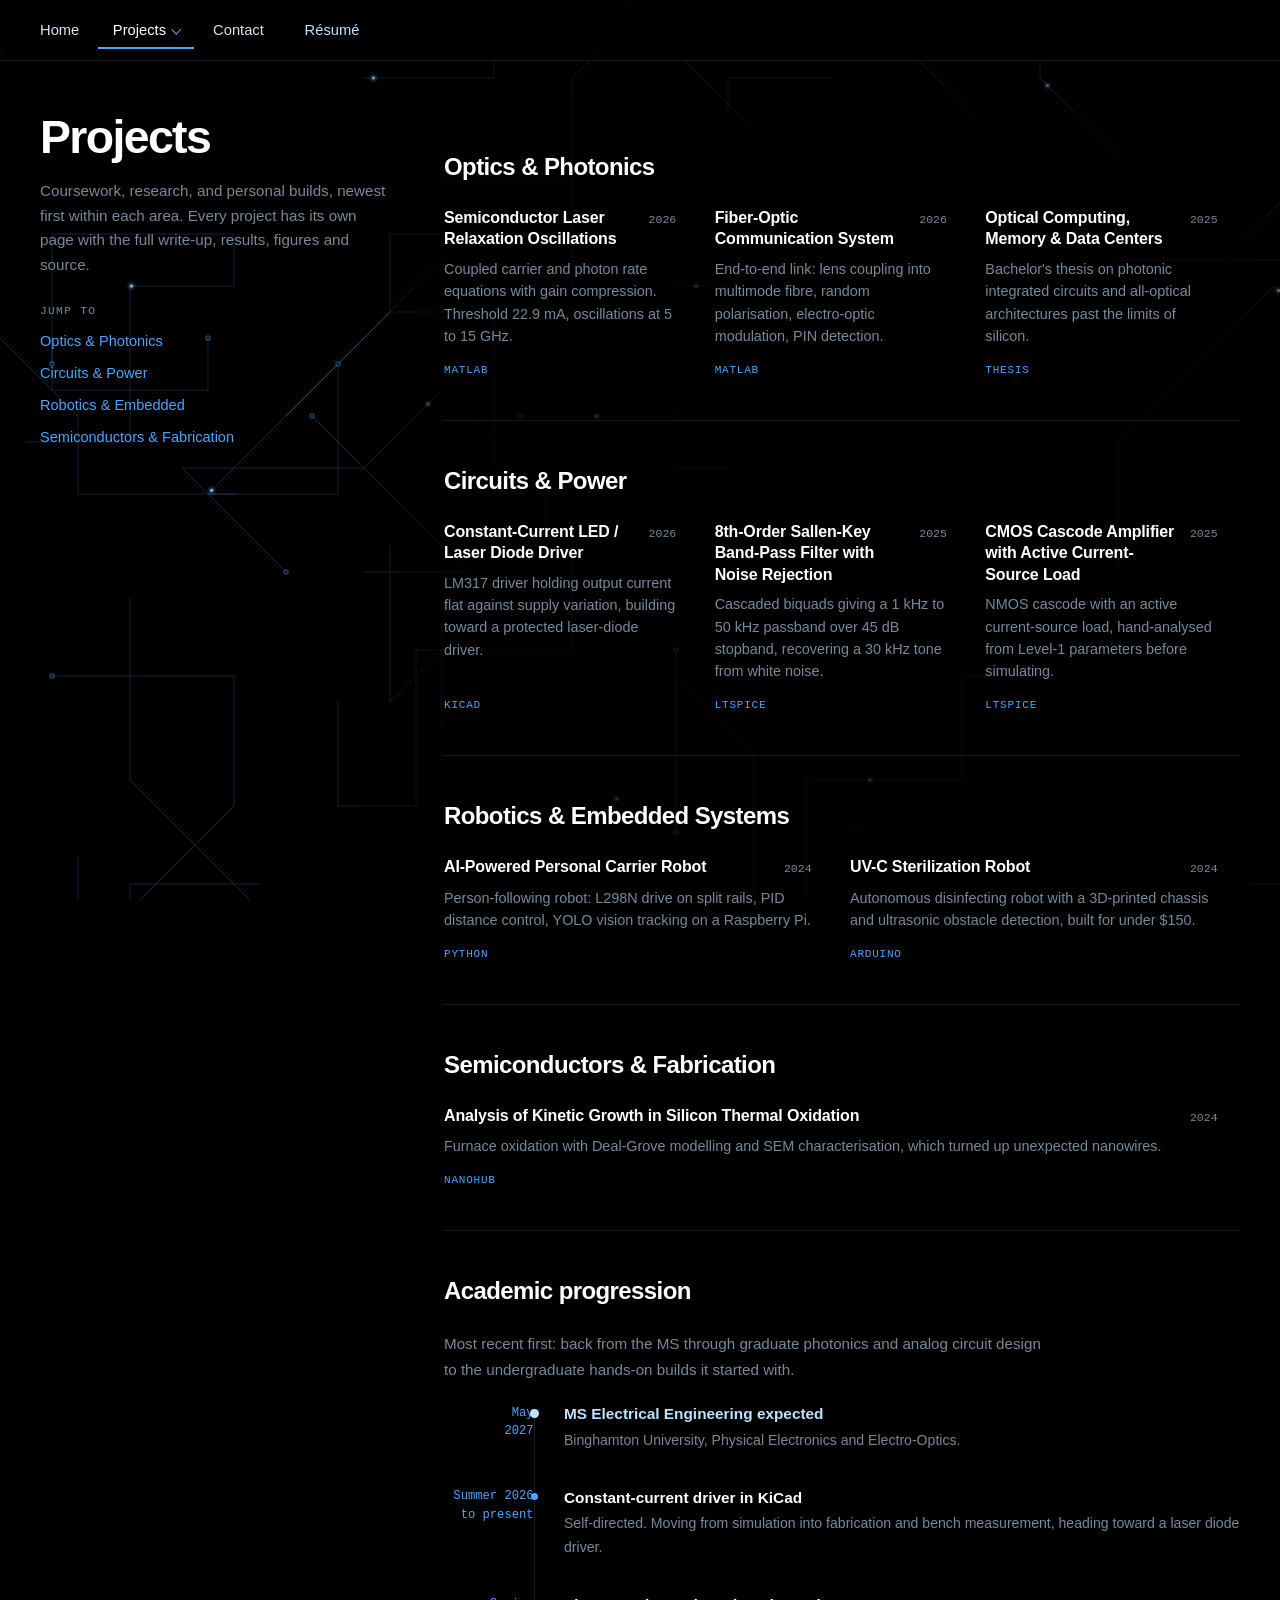
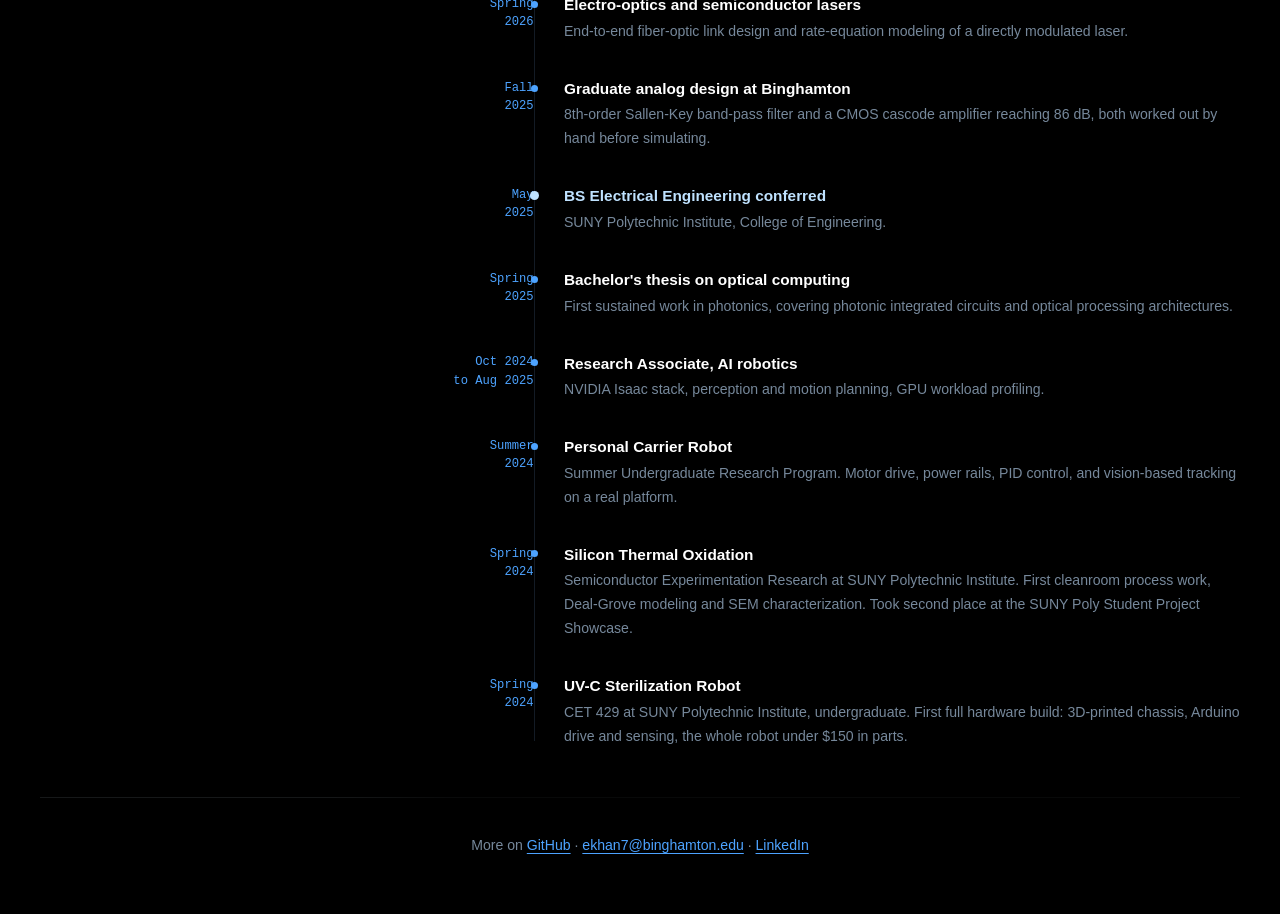
==== commit b4711c4d: "Index tiles: drop the discipline, keep the tool Each tile repeated the discipline of the section hea" ====
--- a/projects/index.html
+++ b/projects/index.html
@@ -85,7 +85,7 @@
             <span class="proj-when">2026</span>
           </div>
           <p class="proj-what">Coupled carrier and photon rate equations with gain compression. Threshold 22.9 mA, oscillations at 5 to 15 GHz.</p>
-          <span class="proj-area">Optics &amp; Photonics <span class="tool">MATLAB</span></span>
+          <span class="proj-area">MATLAB</span>
         </a>
         <a class="proj" href="/projects/fiber-optic-link">
           <div class="proj-top">
@@ -93,7 +93,7 @@
             <span class="proj-when">2026</span>
           </div>
           <p class="proj-what">End-to-end link: lens coupling into multimode fibre, random polarisation, electro-optic modulation, PIN detection.</p>
-          <span class="proj-area">Optics &amp; Photonics <span class="tool">MATLAB</span></span>
+          <span class="proj-area">MATLAB</span>
         </a>
         <a class="proj" href="/projects/optical-computing">
           <div class="proj-top">
@@ -101,7 +101,7 @@
             <span class="proj-when">2025</span>
           </div>
           <p class="proj-what">Bachelor's thesis on photonic integrated circuits and all-optical architectures past the limits of silicon.</p>
-          <span class="proj-area">Optics &amp; Photonics <span class="tool">Thesis</span></span>
+          <span class="proj-area">Thesis</span>
         </a>
     </div>
   </section>
@@ -114,7 +114,7 @@
             <span class="proj-when">2026</span>
           </div>
           <p class="proj-what">LM317 driver holding output current flat against supply variation, building toward a protected laser-diode driver.</p>
-          <span class="proj-area">Circuits &amp; Power <span class="tool">KiCad</span></span>
+          <span class="proj-area">KiCad</span>
         </a>
         <a class="proj" href="/projects/sallen-key-filter">
           <div class="proj-top">
@@ -122,7 +122,7 @@
             <span class="proj-when">2025</span>
           </div>
           <p class="proj-what">Cascaded biquads giving a 1 kHz to 50 kHz passband over 45 dB stopband, recovering a 30 kHz tone from white noise.</p>
-          <span class="proj-area">Circuits &amp; Power <span class="tool">LTspice</span></span>
+          <span class="proj-area">LTspice</span>
         </a>
         <a class="proj" href="/projects/cascode-amplifier">
           <div class="proj-top">
@@ -130,7 +130,7 @@
             <span class="proj-when">2025</span>
           </div>
           <p class="proj-what">NMOS cascode with an active current-source load, hand-analysed from Level-1 parameters before simulating.</p>
-          <span class="proj-area">Circuits &amp; Power <span class="tool">LTspice</span></span>
+          <span class="proj-area">LTspice</span>
         </a>
     </div>
   </section>
@@ -143,7 +143,7 @@
             <span class="proj-when">2024</span>
           </div>
           <p class="proj-what">Person-following robot: L298N drive on split rails, PID distance control, YOLO vision tracking on a Raspberry Pi.</p>
-          <span class="proj-area">Robotics &amp; Embedded <span class="tool">Python</span></span>
+          <span class="proj-area">Python</span>
         </a>
         <a class="proj" href="/projects/uvc-robot">
           <div class="proj-top">
@@ -151,7 +151,7 @@
             <span class="proj-when">2024</span>
           </div>
           <p class="proj-what">Autonomous disinfecting robot with a 3D-printed chassis and ultrasonic obstacle detection, built for under $150.</p>
-          <span class="proj-area">Robotics &amp; Embedded <span class="tool">Arduino</span></span>
+          <span class="proj-area">Arduino</span>
         </a>
     </div>
   </section>
@@ -164,7 +164,7 @@
             <span class="proj-when">2024</span>
           </div>
           <p class="proj-what">Furnace oxidation with Deal-Grove modelling and SEM characterisation, which turned up unexpected nanowires.</p>
-          <span class="proj-area">Semiconductors &amp; Fabrication <span class="tool">nanoHUB</span></span>
+          <span class="proj-area">nanoHUB</span>
         </a>
     </div>
   </section>
--- a/style.css
+++ b/style.css
@@ -615,11 +615,6 @@
   color: var(--blue);
 }
 
-/* index tiles carry the tool alongside the discipline, since that is what a
-   reader is usually scanning for */
-.proj-area .tool { color: var(--dim); }
-.proj-area .tool::before { content: "\00b7  "; color: var(--line-dim); }
-
 /* anchored cards and groups must clear the sticky header when jumped to */
 .card, details.group { scroll-margin-top: 5.5rem; }
 
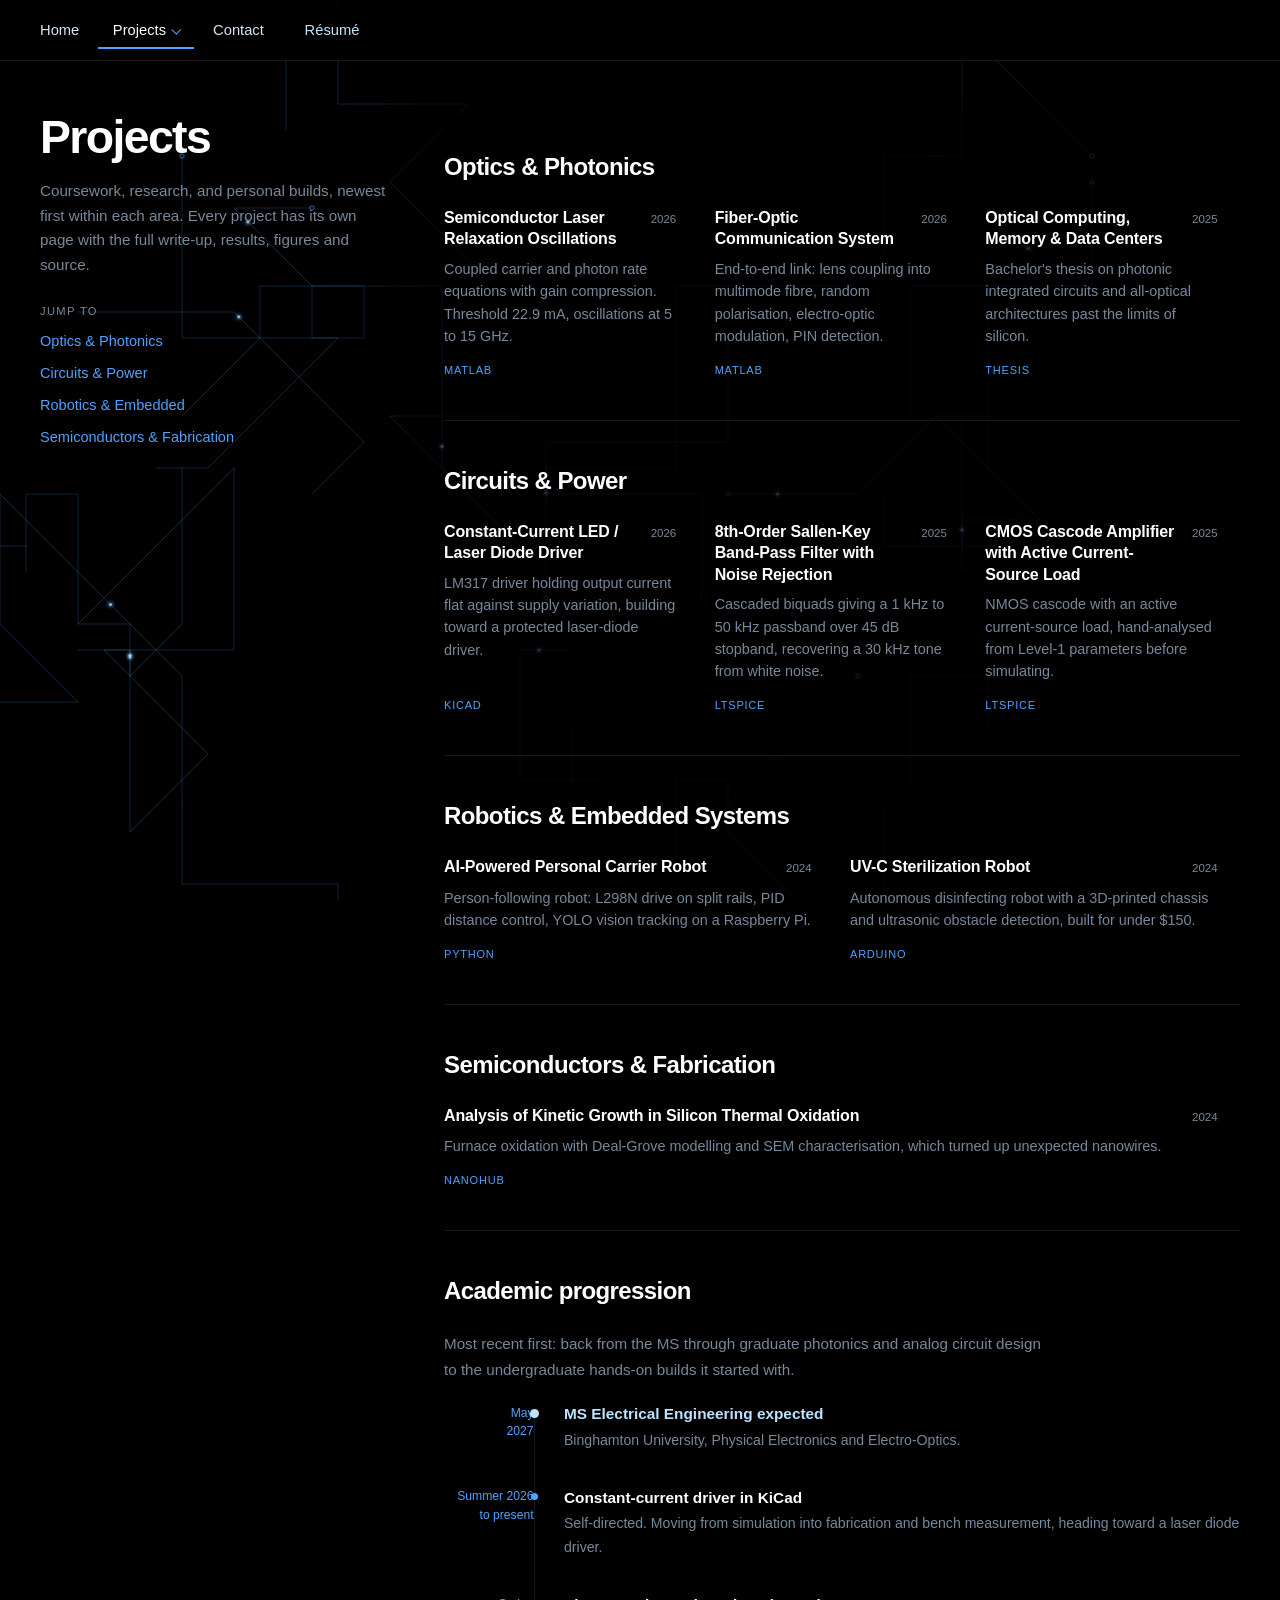
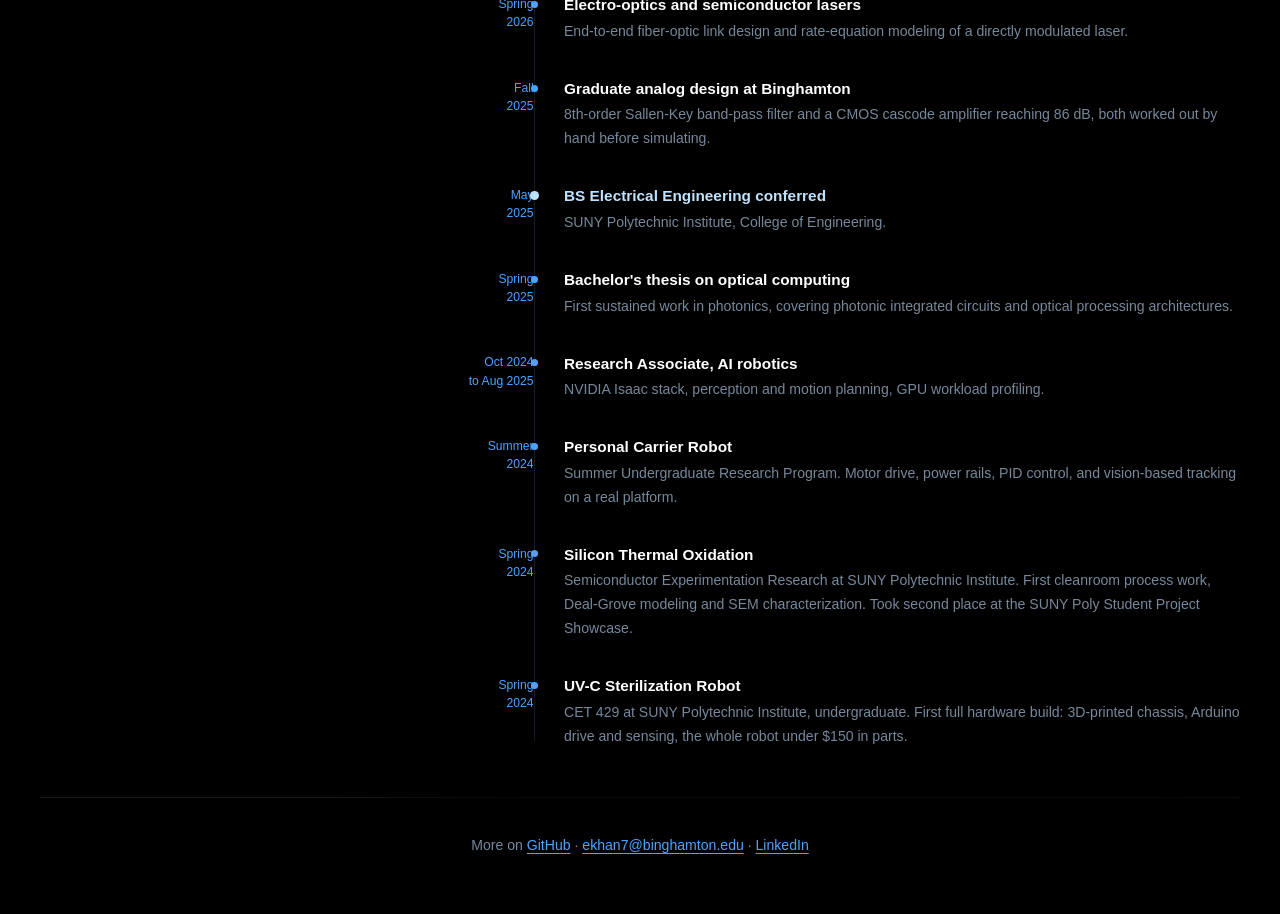
==== commit da7b46e9: "Set Ranade as the site typeface Ranade (Fontshare, weights 400/500/700) replaces the system stack. B" ====
--- a/projects/index.html
+++ b/projects/index.html
@@ -19,6 +19,9 @@
 <link rel="icon" type="image/png" sizes="32x32" href="../assets/icon-32.png">
 <link rel="icon" type="image/png" sizes="192x192" href="../assets/icon-192.png">
 <link rel="apple-touch-icon" sizes="180x180" href="../apple-touch-icon.png">
+<link rel="preconnect" href="https://api.fontshare.com" crossorigin>
+<link rel="preconnect" href="https://cdn.fontshare.com" crossorigin>
+<link rel="stylesheet" href="https://api.fontshare.com/v2/css?f%5B%5D=ranade@400,500,700&display=swap">
 <link rel="stylesheet" href="../style.css">
 <script>
   // Arm the scroll-reveal styles. If site.js never runs, disarm them after a
--- a/style.css
+++ b/style.css
@@ -19,8 +19,12 @@
   --line:     rgba(77, 163, 255, 0.24);
   --line-dim: rgba(214, 228, 242, 0.10);
 
-  --sans: -apple-system, BlinkMacSystemFont, "Segoe UI", Inter, Roboto, Helvetica, Arial, sans-serif;
-  --mono: ui-monospace, SFMono-Regular, "SF Mono", Menlo, Consolas, monospace;
+  /* Ranade (Fontshare) throughout. --mono is the small tracked label face,
+     which is now Ranade too; only literal code keeps a real monospace, since
+     it needs the alignment. */
+  --sans: "Ranade", -apple-system, BlinkMacSystemFont, "Segoe UI", Roboto, Helvetica, Arial, sans-serif;
+  --mono: "Ranade", -apple-system, BlinkMacSystemFont, "Segoe UI", Roboto, Helvetica, Arial, sans-serif;
+  --code: ui-monospace, SFMono-Regular, "SF Mono", Menlo, Consolas, monospace;
 }
 
 * { box-sizing: border-box; }
@@ -501,7 +505,7 @@
 /* ---------------- code ---------------- */
 
 code {
-  font-family: var(--mono);
+  font-family: var(--code);
   font-size: .88em;
   color: var(--blue);
 }
